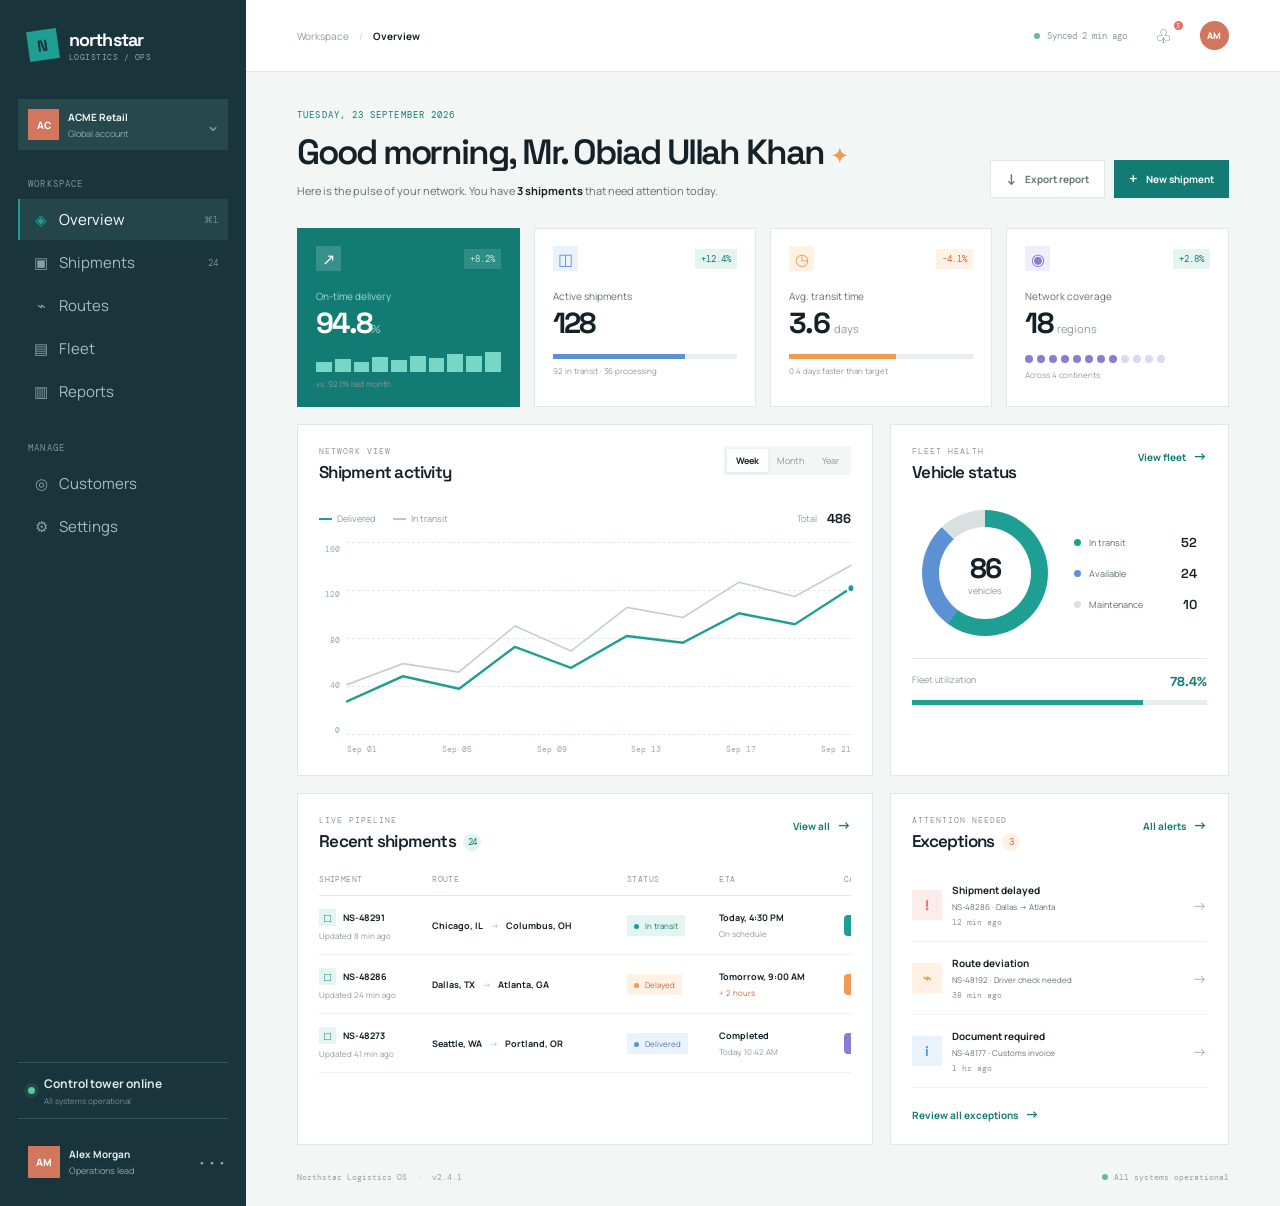
==== Lab-2/Custom-UI/index.html @ 0ac0077b "feat: Created a logistics company's operations dashboard" ====
<!DOCTYPE html>
<html lang="en">
<head>
  <meta charset="UTF-8">
  <meta name="viewport" content="width=device-width, initial-scale=1.0">
  <meta name="description" content="Northstar Logistics operations dashboard.">
  <title>Northstar Logistics | Operations</title>
  <link rel="preconnect" href="https://fonts.googleapis.com">
  <link rel="preconnect" href="https://fonts.gstatic.com" crossorigin>
  <link href="https://fonts.googleapis.com/css2?family=DM+Mono:wght@400;500&family=Manrope:wght@400;600;700;800&family=Space+Grotesk:wght@500;600;700&display=swap" rel="stylesheet">
  <link rel="stylesheet" href="style.css">
</head>
<body>
  <div class="app-shell">
    <aside class="sidebar">
      <a class="brand" href="#overview" aria-label="Northstar Logistics home">
        <span class="brand-icon">N</span>
        <span><strong>northstar</strong><small>logistics / ops</small></span>
      </a>

      <div class="workspace-switcher">
        <span class="workspace-avatar">AC</span>
        <span><strong>ACME Retail</strong><small>Global account</small></span>
        <span class="chevron">⌄</span>
      </div>

      <nav class="main-nav" aria-label="Main navigation">
        <p class="nav-label">Workspace</p>
        <a class="nav-link active" href="#overview"><span class="nav-icon">◈</span> Overview <b>⌘1</b></a>
        <a class="nav-link" href="#shipments"><span class="nav-icon">▣</span> Shipments <b>24</b></a>
        <a class="nav-link" href="#routes"><span class="nav-icon">⌁</span> Routes <b></b></a>
        <a class="nav-link" href="#fleet"><span class="nav-icon">▤</span> Fleet <b></b></a>
        <a class="nav-link" href="#reports"><span class="nav-icon">▥</span> Reports <b></b></a>
        <p class="nav-label secondary-label">Manage</p>
        <a class="nav-link" href="#customers"><span class="nav-icon">◎</span> Customers <b></b></a>
        <a class="nav-link" href="#settings"><span class="nav-icon">⚙</span> Settings <b></b></a>
      </nav>

      <div class="sidebar-footer">
        <div class="support-card"><span class="support-pulse"></span><div><strong>Control tower online</strong><small>All systems operational</small></div></div>
        <a class="profile-link" href="#profile"><span class="profile-avatar">AM</span><span><strong>Alex Morgan</strong><small>Operations lead</small></span><span class="more">•••</span></a>
      </div>
    </aside>

    <main class="main-content" id="overview">
      <header class="topbar">
        <div class="breadcrumbs"><span>Workspace</span><b>/</b><strong>Overview</strong></div>
        <div class="topbar-actions"><span class="sync-status"><i></i> Synced 2 min ago</span><button class="icon-button" aria-label="Notifications">♧<em>3</em></button><button class="profile-mini" aria-label="Open profile">AM</button></div>
      </header>

      <div class="content-wrap">
        <section class="welcome-row">
          <div><p class="section-kicker">TUESDAY, 23 SEPTEMBER 2026</p><h1>Good morning, Mr. Obiad Ullah Khan <span>✦</span></h1><p class="page-intro">Here is the pulse of your network. You have <strong>3 shipments</strong> that need attention today.</p></div>
          <div class="header-buttons"><a class="button secondary-button" href="#reports"><span>↓</span> Export report</a><a class="button primary-button" href="#new-shipment"><span>+</span> New shipment</a></div>
        </section>

        <section class="metric-grid" aria-label="Network summary">
          <article class="metric-card metric-highlight"><div class="metric-heading"><span class="metric-icon">↗</span><span class="metric-change positive">+8.2%</span></div><p>On-time delivery</p><strong>94.8<span>%</span></strong><div class="sparkline"><i></i><i></i><i></i><i></i><i></i><i></i><i></i><i></i><i></i><i></i></div><small>vs. 92.1% last month</small></article>
          <article class="metric-card"><div class="metric-heading"><span class="metric-icon blue-icon">◫</span><span class="metric-change positive">+12.4%</span></div><p>Active shipments</p><strong>128</strong><div class="metric-bar"><i style="width: 72%"></i></div><small>92 in transit · 36 processing</small></article>
          <article class="metric-card"><div class="metric-heading"><span class="metric-icon orange-icon">◷</span><span class="metric-change negative">-4.1%</span></div><p>Avg. transit time</p><strong>3.6 <span>days</span></strong><div class="metric-bar orange-bar"><i style="width: 58%"></i></div><small>0.4 days faster than target</small></article>
          <article class="metric-card"><div class="metric-heading"><span class="metric-icon purple-icon">◉</span><span class="metric-change positive">+2.8%</span></div><p>Network coverage</p><strong>18 <span>regions</span></strong><div class="region-dots"><i></i><i></i><i></i><i></i><i></i><i></i><i></i><i></i><i></i><i></i><i></i><i></i></div><small>Across 4 continents</small></article>
        </section>

        <section class="dashboard-grid">
          <article class="panel route-panel" id="routes">
            <div class="panel-heading"><div><p class="panel-kicker">NETWORK VIEW</p><h2>Shipment activity</h2></div><div class="segmented-control"><button class="selected">Week</button><button>Month</button><button>Year</button></div></div>
            <div class="chart-legend"><span><i class="legend-line teal-line"></i> Delivered</span><span><i class="legend-line gray-line"></i> In transit</span><span class="chart-total">Total <strong>486</strong></span></div>
            <div class="chart" aria-label="Shipment activity line chart"><div class="y-axis"><span>160</span><span>120</span><span>80</span><span>40</span><span>0</span></div><div class="chart-area"><div class="grid-lines"><i></i><i></i><i></i><i></i><i></i></div><svg viewBox="0 0 720 230" preserveAspectRatio="none" role="img" aria-label="Shipment activity trend"><polyline class="chart-line chart-line-muted" points="0,170 80,145 160,155 240,100 320,130 400,78 480,90 560,48 640,65 720,28"></polyline><polyline class="chart-line chart-line-main" points="0,190 80,160 160,175 240,125 320,150 400,112 480,120 560,85 640,98 720,55"></polyline><circle cx="720" cy="55" r="5" class="chart-point"></circle></svg><div class="x-axis"><span>Sep 01</span><span>Sep 05</span><span>Sep 09</span><span>Sep 13</span><span>Sep 17</span><span>Sep 21</span></div></div></div>
          </article>

          <article class="panel health-panel" id="fleet">
            <div class="panel-heading"><div><p class="panel-kicker">FLEET HEALTH</p><h2>Vehicle status</h2></div><a class="text-link" href="#fleet">View fleet <span>→</span></a></div>
            <div class="donut-wrap"><div class="donut"><div class="donut-center"><strong>86</strong><span>vehicles</span></div></div><div class="health-legend"><span><i class="dot green-dot"></i> In transit <strong>52</strong></span><span><i class="dot blue-dot"></i> Available <strong>24</strong></span><span><i class="dot gray-dot"></i> Maintenance <strong>10</strong></span></div></div>
            <div class="health-footer"><span>Fleet utilization</span><strong>78.4%</strong><div class="progress-track"><i></i></div></div>
          </article>
        </section>

        <section class="lower-grid">
          <article class="panel shipments-panel" id="shipments">
            <div class="panel-heading"><div><p class="panel-kicker">LIVE PIPELINE</p><h2>Recent shipments <span class="count-badge">24</span></h2></div><a class="text-link" href="#shipments">View all <span>→</span></a></div>
            <div class="table-scroll"><table><thead><tr><th>Shipment</th><th>Route</th><th>Status</th><th>ETA</th><th>Carrier</th><th></th></tr></thead><tbody><tr><td><span class="shipment-id"><i class="package-icon">□</i><strong>NS-48291</strong></span><small>Updated 8 min ago</small></td><td><strong>Chicago, IL</strong><span class="route-arrow">→</span><strong>Columbus, OH</strong></td><td><span class="status-pill in-transit"><i></i> In transit</span></td><td><strong>Today, 4:30 PM</strong><small>On schedule</small></td><td><span class="carrier-mark swift-mark">S</span> Swiftline</td><td><a class="row-menu" href="#shipment-menu">•••</a></td></tr><tr><td><span class="shipment-id"><i class="package-icon">□</i><strong>NS-48286</strong></span><small>Updated 24 min ago</small></td><td><strong>Dallas, TX</strong><span class="route-arrow">→</span><strong>Atlanta, GA</strong></td><td><span class="status-pill delayed"><i></i> Delayed</span></td><td><strong>Tomorrow, 9:00 AM</strong><small class="warning-text">+ 2 hours</small></td><td><span class="carrier-mark atlas-mark">A</span> Atlas Freight</td><td><a class="row-menu" href="#shipment-menu">•••</a></td></tr><tr><td><span class="shipment-id"><i class="package-icon">□</i><strong>NS-48273</strong></span><small>Updated 41 min ago</small></td><td><strong>Seattle, WA</strong><span class="route-arrow">→</span><strong>Portland, OR</strong></td><td><span class="status-pill delivered"><i></i> Delivered</span></td><td><strong>Completed</strong><small>Today, 10:42 AM</small></td><td><span class="carrier-mark north-mark">N</span> Northstar Fleet</td><td><a class="row-menu" href="#shipment-menu">•••</a></td></tr></tbody></table></div>
          </article>

          <aside class="panel alerts-panel">
            <div class="panel-heading"><div><p class="panel-kicker">ATTENTION NEEDED</p><h2>Exceptions <span class="alert-count">3</span></h2></div><a class="text-link" href="#alerts">All alerts <span>→</span></a></div>
            <div class="alert-list"><a class="alert-item" href="#alert-1"><span class="alert-symbol red-symbol">!</span><span><strong>Shipment delayed</strong><small>NS-48286 · Dallas → Atlanta</small><time>12 min ago</time></span><span class="alert-arrow">→</span></a><a class="alert-item" href="#alert-2"><span class="alert-symbol orange-symbol">⌁</span><span><strong>Route deviation</strong><small>NS-48192 · Driver check needed</small><time>38 min ago</time></span><span class="alert-arrow">→</span></a><a class="alert-item" href="#alert-3"><span class="alert-symbol blue-symbol">i</span><span><strong>Document required</strong><small>NS-48177 · Customs invoice</small><time>1 hr ago</time></span><span class="alert-arrow">→</span></a></div>
            <a class="alert-action" href="#alerts">Review all exceptions <span>→</span></a>
          </aside>
        </section>

        <footer class="page-footer"><span>Northstar Logistics OS <b>·</b> v2.4.1</span><span><i></i> All systems operational</span></footer>
      </div>
    </main>
  </div>
</body>
</html>
---- Lab-2/Custom-UI/style.css ----
/* Design tokens */
:root {
  --ink: #142127;
  --ink-soft: #5f7075;
  --muted: #8b9a9d;
  --line: #e0e8e7;
  --surface: #ffffff;
  --canvas: #f2f6f5;
  --sidebar: #19343a;
  --sidebar-soft: #27484c;
  --teal: #1f9f94;
  --teal-dark: #117b74;
  --teal-pale: #e4f5f1;
  --orange: #f09a54;
  --orange-pale: #fff1e3;
  --red: #e56f68;
  --red-pale: #feebeb;
  --blue: #5c91d4;
  --blue-pale: #eaf2fc;
  --purple: #8b7bd1;
  --font-body: "Manrope", "Segoe UI", sans-serif;
  --font-display: "Space Grotesk", "Segoe UI", sans-serif;
  --font-mono: "DM Mono", Consolas, monospace;
}

/* Base styles */
* {
  box-sizing: border-box;
}

html {
  scroll-behavior: smooth;
}

body {
  margin: 0;
  color: var(--ink);
  background: var(--canvas);
  font-family: var(--font-body);
}

a {
  color: inherit;
  text-decoration: none;
}

button {
  border: 0;
  font: inherit;
}

/* Main application shell */
.app-shell {
  display: grid;
  grid-template-columns: 246px minmax(0, 1fr);
  min-height: 100vh;
}

.sidebar {
  display: flex;
  flex-direction: column;
  min-height: 100vh;
  padding: 28px 18px 20px;
  color: #c7d8d8;
  background: var(--sidebar);
}

.brand {
  display: flex;
  align-items: center;
  gap: 11px;
  padding: 0 10px;
  color: #ffffff;
}

.brand-icon {
  display: grid;
  width: 30px;
  height: 30px;
  place-items: center;
  color: var(--sidebar);
  background: var(--teal);
  font: 700 16px var(--font-display);
  transform: rotate(-8deg);
}

.brand strong,
.brand small {
  display: block;
}

.brand strong {
  font: 700 18px var(--font-display);
  letter-spacing: -0.05em;
}

.brand small {
  margin-top: 1px;
  color: #8ca9a9;
  font: 8px var(--font-mono);
  letter-spacing: 0.06em;
  text-transform: uppercase;
}

.workspace-switcher {
  display: grid;
  grid-template-columns: 31px 1fr 12px;
  gap: 9px;
  align-items: center;
  margin: 37px 0 28px;
  padding: 10px;
  background: var(--sidebar-soft);
}

.workspace-avatar,
.profile-avatar,
.profile-mini {
  display: grid;
  place-items: center;
  color: #fff;
  background: #d2765d;
  font-size: 10px;
  font-weight: 800;
}

.workspace-avatar {
  width: 31px;
  height: 31px;
}

.workspace-switcher strong,
.workspace-switcher small,
.profile-link strong,
.profile-link small {
  display: block;
}

.workspace-switcher strong {
  color: #eef6f4;
  font-size: 10px;
}

.workspace-switcher small,
.profile-link small {
  margin-top: 3px;
  color: #91aaaa;
  font-size: 9px;
}

.chevron {
  color: #87a4a4;
  font-size: 17px;
}

/* Sidebar navigation */
.nav-label {
  margin: 0 10px 9px;
  color: #789696;
  font: 9px var(--font-mono);
  letter-spacing: 0.13em;
  text-transform: uppercase;
}

.secondary-label {
  margin-top: 30px;
}

.nav-link {
  display: grid;
  grid-template-columns: 22px 1fr auto;
  gap: 7px;
  align-items: center;
  margin: 2px 0;
  padding: 10px;
  color: #a4bcbc;
  border-left: 2px solid transparent;
  font-size: 15px;
  transition: 0.2s ease;
}

.nav-link:hover,
.nav-link.active {
  color: #ffffff;
  background: #24464b;
  border-left-color: var(--teal);
}

.nav-icon {
  color: #85a3a2;
  font-size: 15px;
  text-align: center;
}

.nav-link.active .nav-icon {
  color: var(--teal);
}

.nav-link b {
  color: #718f90;
  font: 9px var(--font-mono);
  font-weight: 400;
}

.sidebar-footer {
  margin-top: auto;
}

.support-card {
  display: flex;
  gap: 9px;
  align-items: center;
  margin-bottom: 19px;
  padding: 12px 10px;
  border-top: 1px solid #34575a;
  border-bottom: 1px solid #34575a;
}

.support-pulse {
  width: 7px;
  height: 7px;
  border-radius: 50%;
  background: #58ca9d;
  box-shadow: 0 0 0 4px rgba(88, 202, 157, 0.12);
}

.support-card strong,
.support-card small {
  display: block;
}

.support-card strong {
  color: #d9e7e5;
  font-size: 12px;
}

.support-card small {
  margin-top: 3px;
  color: #759395;
  font-size: 8px;
}

.profile-link {
  display: grid;
  grid-template-columns: 32px 1fr 20px;
  gap: 9px;
  align-items: center;
  padding: 8px 10px;
}

.profile-link:hover {
  background: var(--sidebar-soft);
}

.profile-avatar {
  width: 32px;
  height: 32px;
}

.profile-link strong {
  color: #e4eeec;
  font-size: 10px;
}

.more {
  color: #8ba7a6;
  font-size: 12px;
  letter-spacing: 2px;
}

/* Main content and top bar */
.main-content {
  min-width: 0;
}

.topbar {
  display: flex;
  align-items: center;
  justify-content: space-between;
  height: 72px;
  padding: 0 clamp(25px, 4vw, 58px);
  background: var(--surface);
  border-bottom: 1px solid var(--line);
}

.breadcrumbs {
  display: flex;
  gap: 10px;
  align-items: center;
  color: var(--muted);
  font-size: 10px;
}

.breadcrumbs b {
  color: #c3cecd;
  font-weight: 400;
}

.breadcrumbs strong {
  color: var(--ink);
  font-weight: 700;
}

.topbar-actions {
  display: flex;
  gap: 22px;
  align-items: center;
}

.sync-status {
  display: flex;
  gap: 7px;
  align-items: center;
  color: var(--muted);
  font: 9px var(--font-mono);
}

.sync-status i,
.page-footer i {
  width: 6px;
  height: 6px;
  border-radius: 50%;
  background: #63bb91;
}

.icon-button {
  position: relative;
  color: #708286;
  background: transparent;
  cursor: pointer;
  font-size: 19px;
}

.icon-button em {
  position: absolute;
  top: -3px;
  right: -7px;
  display: grid;
  width: 13px;
  height: 13px;
  place-items: center;
  color: #ffffff;
  background: var(--red);
  border: 2px solid #ffffff;
  border-radius: 50%;
  font: 7px var(--font-body);
  font-style: normal;
}

.profile-mini {
  width: 29px;
  height: 29px;
  border-radius: 50%;
  font-size: 9px;
}

.content-wrap {
  max-width: 1500px;
  margin: 0 auto;
  padding: 37px clamp(25px, 4vw, 58px) 24px;
}

/* Page introduction */
.welcome-row {
  display: flex;
  align-items: flex-end;
  justify-content: space-between;
  gap: 20px;
  margin-bottom: 30px;
}

.section-kicker,
.panel-kicker {
  margin: 0 0 9px;
  color: var(--teal-dark);
  font: 9px var(--font-mono);
  letter-spacing: 0.12em;
}

.welcome-row h1 {
  margin: 0;
  color: var(--ink);
  font: 600 clamp(25px, 3vw, 35px) var(--font-display);
  letter-spacing: -0.06em;
}

.welcome-row h1 span {
  color: var(--orange);
  font-size: 20px;
  vertical-align: middle;
}

.page-intro {
  margin: 9px 0 0;
  color: var(--ink-soft);
  font-size: 11px;
}

.page-intro strong {
  color: var(--ink);
}

.header-buttons {
  display: flex;
  gap: 9px;
}

.button {
  display: inline-flex;
  gap: 8px;
  align-items: center;
  padding: 11px 15px;
  font-size: 10px;
  font-weight: 700;
}

.button span {
  font-size: 15px;
  line-height: 0;
}

.primary-button {
  color: #ffffff;
  background: var(--teal-dark);
}

.primary-button:hover {
  background: #0c665f;
}

.secondary-button {
  color: #657477;
  background: var(--surface);
  border: 1px solid var(--line);
}

.secondary-button:hover {
  border-color: #a9bfbc;
}

/* Metric cards */
.metric-grid {
  display: grid;
  grid-template-columns: repeat(4, 1fr);
  gap: 14px;
  margin-bottom: 17px;
}

.metric-card {
  min-height: 159px;
  padding: 17px 18px;
  background: var(--surface);
  border: 1px solid var(--line);
}

.metric-highlight {
  color: #ffffff;
  background: var(--teal-dark);
  border-color: var(--teal-dark);
}

.metric-heading {
  display: flex;
  align-items: center;
  justify-content: space-between;
}

.metric-icon {
  display: grid;
  width: 25px;
  height: 25px;
  place-items: center;
  color: var(--teal-dark);
  background: var(--teal-pale);
  font-size: 16px;
}

.blue-icon {
  color: var(--blue);
  background: var(--blue-pale);
}

.orange-icon {
  color: var(--orange);
  background: var(--orange-pale);
}

.purple-icon {
  color: var(--purple);
  background: #f0edfd;
}

.metric-highlight .metric-icon {
  color: #ffffff;
  background: rgba(255, 255, 255, 0.16);
}

.metric-change {
  padding: 4px 6px;
  color: var(--teal-dark);
  background: var(--teal-pale);
  font: 9px var(--font-mono);
}

.metric-highlight .metric-change {
  color: #baf1dd;
  background: rgba(255, 255, 255, 0.13);
}

.metric-change.negative {
  color: #c66a42;
  background: var(--orange-pale);
}

.metric-card p {
  margin: 18px 0 1px;
  color: var(--ink-soft);
  font-size: 10px;
}

.metric-highlight p,
.metric-highlight small {
  color: #a5d5d1;
}

.metric-card > strong {
  display: block;
  color: var(--ink);
  font: 700 29px var(--font-display);
  letter-spacing: -0.06em;
}

.metric-highlight > strong {
  color: #ffffff;
}

.metric-card > strong span {
  color: var(--muted);
  font: 400 11px var(--font-body);
  letter-spacing: 0;
}

.metric-highlight > strong span {
  color: #a5d5d1;
}

.metric-card small {
  display: block;
  margin-top: 6px;
  color: var(--muted);
  font-size: 8px;
}

.sparkline {
  display: flex;
  align-items: end;
  gap: 3px;
  height: 20px;
  margin-top: 11px;
}

.sparkline i {
  flex: 1;
  min-width: 3px;
  height: 50%;
  background: #77d6c5;
}

.sparkline i:nth-child(2) { height: 65%; }
.sparkline i:nth-child(3) { height: 48%; }
.sparkline i:nth-child(4) { height: 76%; }
.sparkline i:nth-child(5) { height: 60%; }
.sparkline i:nth-child(6) { height: 80%; }
.sparkline i:nth-child(7) { height: 69%; }
.sparkline i:nth-child(8) { height: 90%; }
.sparkline i:nth-child(9) { height: 80%; }
.sparkline i:nth-child(10) { height: 100%; }

.metric-bar {
  height: 5px;
  margin-top: 13px;
  overflow: hidden;
  background: #e8efee;
}

.metric-bar i {
  display: block;
  height: 100%;
  background: var(--blue);
}

.orange-bar i {
  background: var(--orange);
}

.region-dots {
  display: flex;
  gap: 4px;
  margin-top: 14px;
}

.region-dots i {
  width: 8px;
  height: 8px;
  border-radius: 50%;
  background: #dbd7f4;
}

.region-dots i:nth-child(-n + 8) {
  background: var(--purple);
}

/* Shared panel styles */
.dashboard-grid,
.lower-grid {
  display: grid;
  gap: 17px;
}

.dashboard-grid {
  grid-template-columns: minmax(0, 1.7fr) minmax(300px, 1fr);
  margin-bottom: 17px;
}

.lower-grid {
  grid-template-columns: minmax(0, 1.7fr) minmax(300px, 1fr);
}

.panel {
  min-width: 0;
  padding: 21px;
  background: var(--surface);
  border: 1px solid var(--line);
}

.panel-heading {
  display: flex;
  align-items: flex-start;
  justify-content: space-between;
  gap: 15px;
}

.panel-kicker {
  margin-bottom: 5px;
  color: var(--muted);
  font-size: 8px;
}

.panel h2 {
  margin: 0;
  color: var(--ink);
  font: 600 17px var(--font-display);
  letter-spacing: -0.045em;
}

.text-link {
  color: var(--teal-dark);
  font-size: 10px;
  font-weight: 700;
  white-space: nowrap;
}

.text-link span,
.alert-action span {
  margin-left: 5px;
  font-size: 14px;
}

.text-link:hover,
.alert-action:hover {
  color: var(--accent);
}

/* Activity chart */
.segmented-control {
  display: flex;
  padding: 3px;
  background: #f2f6f5;
}

.segmented-control button {
  padding: 5px 9px;
  color: var(--muted);
  background: transparent;
  cursor: pointer;
  font-size: 9px;
}

.segmented-control button.selected {
  color: var(--ink);
  background: #ffffff;
  box-shadow: 0 1px 4px rgba(20, 33, 39, 0.08);
  font-weight: 700;
}

.chart-legend {
  display: flex;
  gap: 18px;
  align-items: center;
  margin-top: 27px;
  color: var(--muted);
  font-size: 9px;
}

.chart-legend span {
  display: flex;
  gap: 5px;
  align-items: center;
}

.legend-line {
  display: inline-block;
  width: 13px;
  height: 2px;
  background: var(--teal);
}

.gray-line {
  background: #b8c7c7;
}

.chart-total {
  margin-left: auto;
}

.chart-total strong {
  margin-left: 5px;
  color: var(--ink);
  font: 700 13px var(--font-display);
}

.chart {
  display: flex;
  height: 212px;
  margin-top: 15px;
}

.y-axis {
  display: flex;
  flex-direction: column;
  justify-content: space-between;
  width: 28px;
  padding: 2px 7px 19px 0;
  color: #9aa8a9;
  font: 8px var(--font-mono);
  text-align: right;
}

.chart-area {
  position: relative;
  flex: 1;
  min-width: 0;
  padding-bottom: 19px;
}

.grid-lines {
  position: absolute;
  inset: 0 0 19px;
  display: flex;
  flex-direction: column;
  justify-content: space-between;
}

.grid-lines i {
  display: block;
  border-top: 1px dashed #e2e9e8;
}

.chart svg {
  position: absolute;
  inset: 0 0 19px;
  width: 100%;
  height: calc(100% - 19px);
  overflow: visible;
}

.chart-line {
  fill: none;
  stroke-linecap: round;
  stroke-linejoin: round;
  stroke-width: 3;
}

.chart-line-main {
  stroke: var(--teal);
}

.chart-line-muted {
  stroke: #c3cecd;
  stroke-width: 2;
}

.chart-point {
  fill: var(--teal);
  stroke: #ffffff;
  stroke-width: 3;
}

.x-axis {
  position: absolute;
  right: 0;
  bottom: 0;
  left: 0;
  display: flex;
  justify-content: space-between;
  color: #9aa8a9;
  font: 8px var(--font-mono);
}

/* Fleet health */
.donut-wrap {
  display: flex;
  gap: 26px;
  align-items: center;
  padding: 27px 10px 22px;
}

.donut {
  display: grid;
  width: 126px;
  height: 126px;
  flex: 0 0 126px;
  place-items: center;
  background: conic-gradient(var(--teal) 0 60%, var(--blue) 60% 88%, #d9e0df 88% 100%);
  border-radius: 50%;
}

.donut::before {
  position: absolute;
  width: 92px;
  height: 92px;
  background: #ffffff;
  border-radius: 50%;
  content: "";
}

.donut-center {
  position: relative;
  z-index: 1;
  text-align: center;
}

.donut-center strong,
.donut-center span {
  display: block;
}

.donut-center strong {
  font: 700 28px var(--font-display);
  letter-spacing: -0.06em;
}

.donut-center span {
  margin-top: -2px;
  color: var(--muted);
  font-size: 9px;
}

.health-legend {
  display: grid;
  gap: 14px;
  width: 100%;
}

.health-legend span {
  display: grid;
  grid-template-columns: 9px 1fr auto;
  gap: 6px;
  align-items: center;
  color: var(--ink-soft);
  font-size: 9px;
}

.health-legend strong {
  color: var(--ink);
  font: 600 13px var(--font-display);
}

.dot {
  width: 7px;
  height: 7px;
  border-radius: 50%;
}

.green-dot { background: var(--teal); }
.blue-dot { background: var(--blue); }
.gray-dot { background: #d9e0df; }

.health-footer {
  display: grid;
  grid-template-columns: 1fr auto;
  gap: 8px;
  padding-top: 14px;
  color: var(--muted);
  border-top: 1px solid var(--line);
  font-size: 9px;
}

.health-footer strong {
  color: var(--teal-dark);
  font: 700 13px var(--font-display);
}

.progress-track {
  grid-column: 1 / -1;
  height: 5px;
  margin-top: 2px;
  overflow: hidden;
  background: #e6eeee;
}

.progress-track i {
  display: block;
  width: 78.4%;
  height: 100%;
  background: var(--teal);
}

/* Shipment table */
.count-badge,
.alert-count {
  display: inline-grid;
  width: 18px;
  height: 18px;
  margin-left: 4px;
  place-items: center;
  color: var(--teal-dark);
  background: var(--teal-pale);
  border-radius: 50%;
  font: 9px var(--font-mono);
  vertical-align: 2px;
}

.alert-count {
  color: #c76b43;
  background: var(--orange-pale);
}

.table-scroll {
  margin-top: 22px;
  overflow-x: auto;
}

table {
  width: 100%;
  min-width: 700px;
  border-collapse: collapse;
  text-align: left;
}

th {
  padding: 0 10px 11px 0;
  color: var(--muted);
  border-bottom: 1px solid var(--line);
  font: 8px var(--font-mono);
  letter-spacing: 0.05em;
  text-transform: uppercase;
}

td {
  padding: 13px 10px 13px 0;
  color: var(--ink-soft);
  border-bottom: 1px solid #edf1f0;
  font-size: 9px;
  white-space: nowrap;
}

td strong {
  color: var(--ink);
  font-weight: 700;
}

td small,
.shipment-id,
.status-pill {
  display: block;
}

td small {
  margin-top: 4px;
  color: var(--muted);
  font-size: 8px;
}

.shipment-id {
  display: flex;
  gap: 7px;
  align-items: center;
}

.package-icon {
  display: grid;
  width: 17px;
  height: 17px;
  place-items: center;
  color: var(--teal-dark);
  background: var(--teal-pale);
  font-size: 12px;
  font-style: normal;
}

.route-arrow {
  margin: 0 7px;
  color: #a7b6b5;
}

.status-pill {
  width: max-content;
  padding: 5px 7px;
  font-size: 8px;
}

.status-pill i {
  display: inline-block;
  width: 5px;
  height: 5px;
  margin-right: 4px;
  border-radius: 50%;
}

.in-transit {
  color: var(--teal-dark);
  background: var(--teal-pale);
}

.in-transit i { background: var(--teal); }

.delayed {
  color: #c66942;
  background: var(--orange-pale);
}

.delayed i { background: var(--orange); }

.delivered {
  color: #587b9c;
  background: var(--blue-pale);
}

.delivered i { background: var(--blue); }

.warning-text {
  color: #c66942 !important;
}

.carrier-mark {
  display: inline-grid;
  width: 21px;
  height: 21px;
  margin-right: 5px;
  place-items: center;
  color: #ffffff;
  border-radius: 4px;
  font-size: 10px;
  font-weight: 800;
  vertical-align: middle;
}

.swift-mark { background: var(--teal); }
.atlas-mark { background: var(--orange); }
.north-mark { background: var(--purple); }

.row-menu {
  color: var(--muted);
  letter-spacing: 2px;
}

/* Exceptions panel */
.alert-list {
  margin-top: 17px;
}

.alert-item {
  display: grid;
  grid-template-columns: 30px 1fr 15px;
  gap: 10px;
  align-items: center;
  padding: 14px 0;
  border-bottom: 1px solid #edf1f0;
}

.alert-item:hover strong {
  color: var(--teal-dark);
}

.alert-symbol {
  display: grid;
  width: 30px;
  height: 30px;
  place-items: center;
  font: 700 14px var(--font-display);
}

.red-symbol { color: var(--red); background: var(--red-pale); }
.orange-symbol { color: var(--orange); background: var(--orange-pale); }
.blue-symbol { color: var(--blue); background: var(--blue-pale); }

.alert-item strong,
.alert-item small,
.alert-item time {
  display: block;
}

.alert-item strong {
  color: var(--ink);
  font-size: 10px;
}

.alert-item small {
  margin-top: 4px;
  color: var(--ink-soft);
  font-size: 8px;
}

.alert-item time {
  margin-top: 5px;
  color: var(--muted);
  font: 8px var(--font-mono);
}

.alert-arrow {
  color: #a5b5b4;
  font-size: 15px;
}

.alert-action {
  display: block;
  margin-top: 16px;
  color: var(--teal-dark);
  font-size: 10px;
  font-weight: 700;
}

/* Footer */
.page-footer {
  display: flex;
  justify-content: space-between;
  margin-top: 27px;
  color: #94a2a2;
  font: 8px var(--font-mono);
}

.page-footer b {
  margin: 0 5px;
  color: #bdc9c8;
}

.page-footer span:last-child {
  display: flex;
  gap: 6px;
  align-items: center;
}

/* Tablet layout */
@media (max-width: 1100px) {
  .app-shell {
    grid-template-columns: 210px minmax(0, 1fr);
  }

  .metric-grid {
    grid-template-columns: repeat(2, 1fr);
  }

  .dashboard-grid,
  .lower-grid {
    grid-template-columns: 1fr;
  }
}

/* Mobile layout */
@media (max-width: 700px) {
  .app-shell {
    display: block;
  }

  .sidebar {
    min-height: auto;
    padding: 18px 20px;
  }

  .workspace-switcher,
  .main-nav,
  .sidebar-footer {
    display: none;
  }

  .topbar {
    height: 58px;
    padding: 0 20px;
  }

  .sync-status {
    display: none;
  }

  .content-wrap {
    padding: 27px 20px 20px;
  }

  .welcome-row {
    display: block;
  }

  .header-buttons {
    margin-top: 20px;
  }

  .metric-grid {
    grid-template-columns: 1fr 1fr;
  }

  .metric-card {
    min-height: 145px;
    padding: 14px;
  }

  .metric-card > strong {
    font-size: 25px;
  }

  .panel {
    padding: 16px;
  }

  .donut-wrap {
    gap: 16px;
    padding-right: 0;
    padding-left: 0;
  }

  .donut {
    width: 105px;
    height: 105px;
    flex-basis: 105px;
  }

  .donut::before {
    width: 77px;
    height: 77px;
  }

  .page-footer {
    display: block;
    line-height: 2;
  }

  .page-footer span:last-child {
    margin-top: 5px;
  }
}

@media (max-width: 430px) {
  .topbar-actions {
    gap: 12px;
  }

  .breadcrumbs span,
  .breadcrumbs b {
    display: none;
  }

  .header-buttons {
    display: grid;
    grid-template-columns: 1fr 1fr;
  }

  .button {
    justify-content: center;
    padding: 10px 8px;
    font-size: 9px;
  }

  .metric-grid {
    gap: 8px;
  }

  .metric-card p {
    margin-top: 13px;
  }

  .metric-card > strong {
    font-size: 22px;
  }

  .metric-card > strong span {
    font-size: 9px;
  }

  .segmented-control button {
    padding: 5px 6px;
  }

  .donut-wrap {
    flex-direction: column;
    align-items: flex-start;
  }

  .health-legend {
    width: 100%;
  }
}
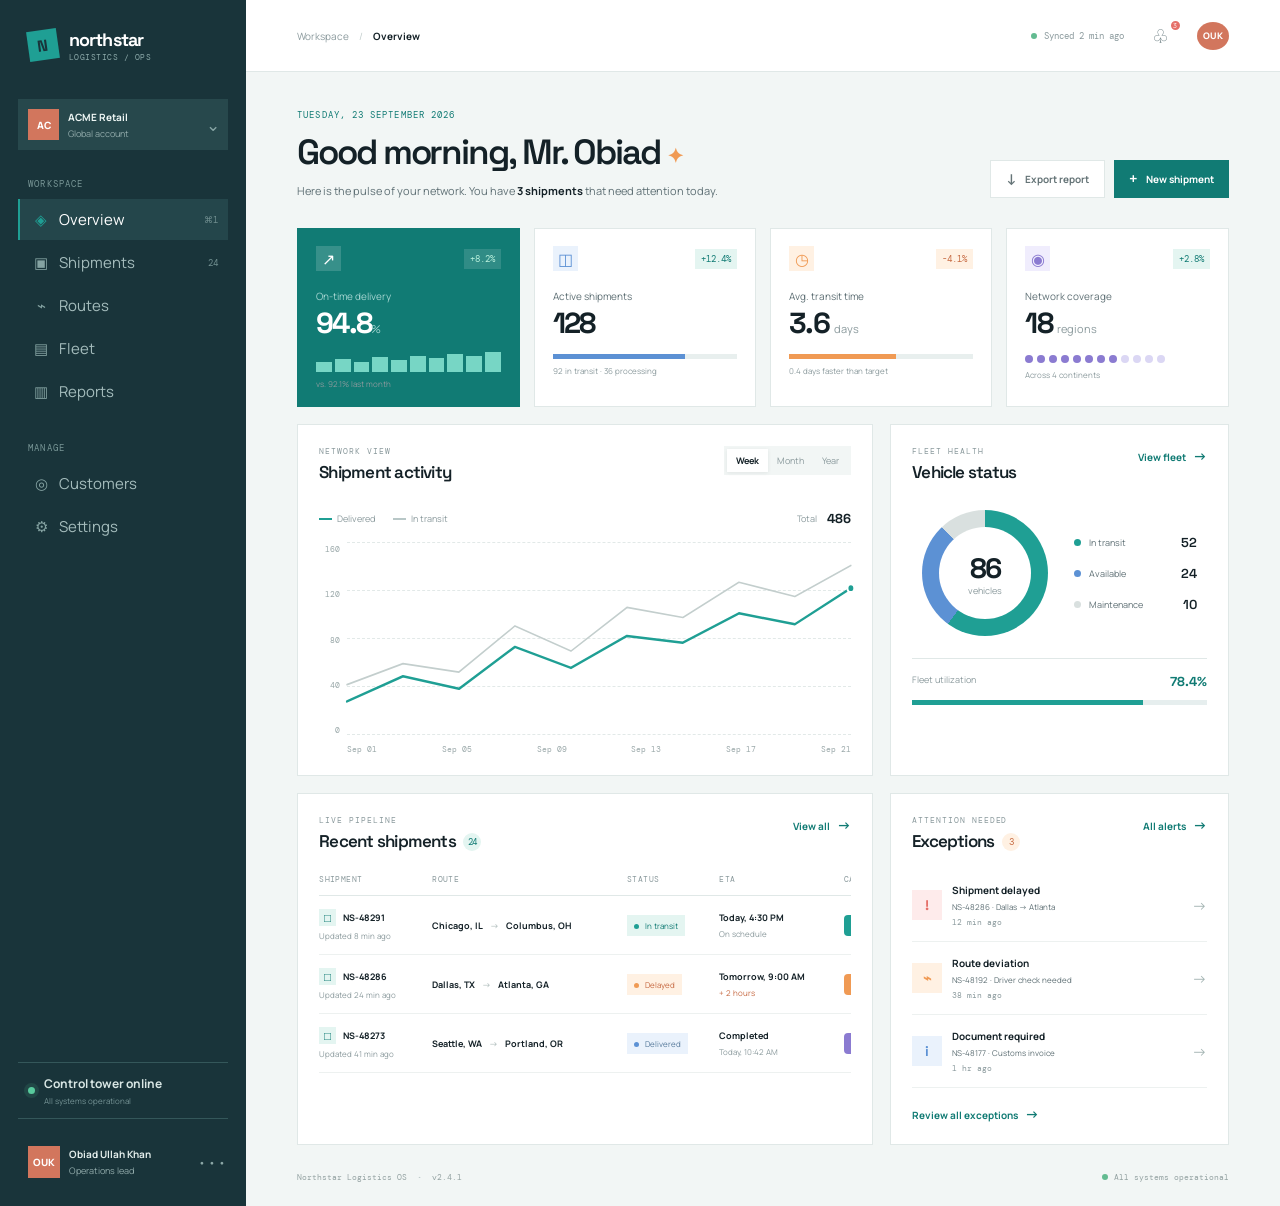
==== commit 2912e215: "hotfix" ====
--- a/Lab-2/Custom-UI/index.html
+++ b/Lab-2/Custom-UI/index.html
@@ -38,19 +38,19 @@
 
       <div class="sidebar-footer">
         <div class="support-card"><span class="support-pulse"></span><div><strong>Control tower online</strong><small>All systems operational</small></div></div>
-        <a class="profile-link" href="#profile"><span class="profile-avatar">AM</span><span><strong>Alex Morgan</strong><small>Operations lead</small></span><span class="more">•••</span></a>
+        <a class="profile-link" href="#profile"><span class="profile-avatar">OUK</span><span><strong>Obiad Ullah Khan</strong><small>Operations lead</small></span><span class="more">•••</span></a>
       </div>
     </aside>
 
     <main class="main-content" id="overview">
       <header class="topbar">
         <div class="breadcrumbs"><span>Workspace</span><b>/</b><strong>Overview</strong></div>
-        <div class="topbar-actions"><span class="sync-status"><i></i> Synced 2 min ago</span><button class="icon-button" aria-label="Notifications">♧<em>3</em></button><button class="profile-mini" aria-label="Open profile">AM</button></div>
+        <div class="topbar-actions"><span class="sync-status"><i></i> Synced 2 min ago</span><button class="icon-button" aria-label="Notifications">♧<em>3</em></button><button class="profile-mini" aria-label="Open profile">OUK</button></div>
       </header>
 
       <div class="content-wrap">
         <section class="welcome-row">
-          <div><p class="section-kicker">TUESDAY, 23 SEPTEMBER 2026</p><h1>Good morning, Mr. Obiad Ullah Khan <span>✦</span></h1><p class="page-intro">Here is the pulse of your network. You have <strong>3 shipments</strong> that need attention today.</p></div>
+          <div><p class="section-kicker">TUESDAY, 23 SEPTEMBER 2026</p><h1>Good morning, Mr. Obiad <span>✦</span></h1><p class="page-intro">Here is the pulse of your network. You have <strong>3 shipments</strong> that need attention today.</p></div>
           <div class="header-buttons"><a class="button secondary-button" href="#reports"><span>↓</span> Export report</a><a class="button primary-button" href="#new-shipment"><span>+</span> New shipment</a></div>
         </section>
 
--- a/Lab-2/Custom-UI/style.css
+++ b/Lab-2/Custom-UI/style.css
@@ -347,8 +347,8 @@
 }
 
 .profile-mini {
-  width: 29px;
-  height: 29px;
+  width: 32px;
+  height: 28px;
   border-radius: 50%;
   font-size: 9px;
 }
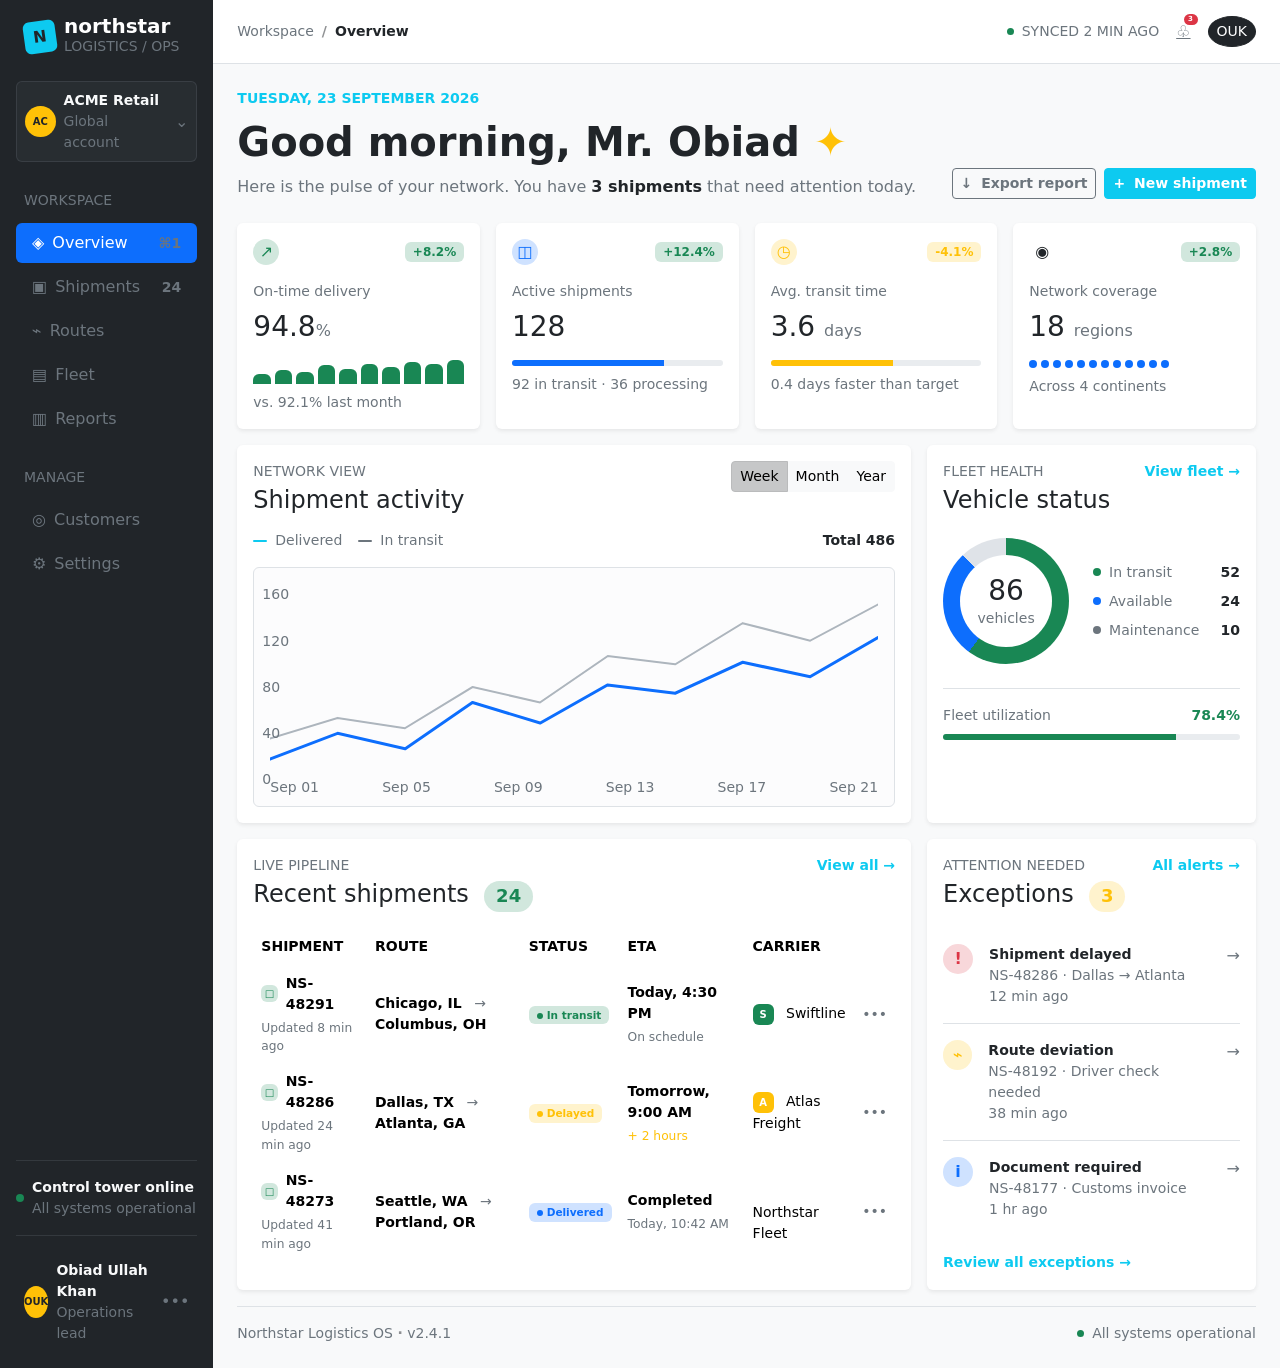
==== commit e3e9c638: "feat: Custom CSS to Bootstrap CSS" ====
--- a/Lab-2/Custom-UI/index.html
+++ b/Lab-2/Custom-UI/index.html
@@ -5,92 +5,358 @@
   <meta name="viewport" content="width=device-width, initial-scale=1.0">
   <meta name="description" content="Northstar Logistics operations dashboard.">
   <title>Northstar Logistics | Operations</title>
-  <link rel="preconnect" href="https://fonts.googleapis.com">
-  <link rel="preconnect" href="https://fonts.gstatic.com" crossorigin>
-  <link href="https://fonts.googleapis.com/css2?family=DM+Mono:wght@400;500&family=Manrope:wght@400;600;700;800&family=Space+Grotesk:wght@500;600;700&display=swap" rel="stylesheet">
-  <link rel="stylesheet" href="style.css">
+  <link href="https://cdn.jsdelivr.net/npm/bootstrap@5.3.3/dist/css/bootstrap.min.css" rel="stylesheet">
 </head>
-<body>
-  <div class="app-shell">
-    <aside class="sidebar">
-      <a class="brand" href="#overview" aria-label="Northstar Logistics home">
-        <span class="brand-icon">N</span>
-        <span><strong>northstar</strong><small>logistics / ops</small></span>
-      </a>
-
-      <div class="workspace-switcher">
-        <span class="workspace-avatar">AC</span>
-        <span><strong>ACME Retail</strong><small>Global account</small></span>
-        <span class="chevron">⌄</span>
-      </div>
-
-      <nav class="main-nav" aria-label="Main navigation">
-        <p class="nav-label">Workspace</p>
-        <a class="nav-link active" href="#overview"><span class="nav-icon">◈</span> Overview <b>⌘1</b></a>
-        <a class="nav-link" href="#shipments"><span class="nav-icon">▣</span> Shipments <b>24</b></a>
-        <a class="nav-link" href="#routes"><span class="nav-icon">⌁</span> Routes <b></b></a>
-        <a class="nav-link" href="#fleet"><span class="nav-icon">▤</span> Fleet <b></b></a>
-        <a class="nav-link" href="#reports"><span class="nav-icon">▥</span> Reports <b></b></a>
-        <p class="nav-label secondary-label">Manage</p>
-        <a class="nav-link" href="#customers"><span class="nav-icon">◎</span> Customers <b></b></a>
-        <a class="nav-link" href="#settings"><span class="nav-icon">⚙</span> Settings <b></b></a>
-      </nav>
-
-      <div class="sidebar-footer">
-        <div class="support-card"><span class="support-pulse"></span><div><strong>Control tower online</strong><small>All systems operational</small></div></div>
-        <a class="profile-link" href="#profile"><span class="profile-avatar">OUK</span><span><strong>Obiad Ullah Khan</strong><small>Operations lead</small></span><span class="more">•••</span></a>
-      </div>
-    </aside>
-
-    <main class="main-content" id="overview">
-      <header class="topbar">
-        <div class="breadcrumbs"><span>Workspace</span><b>/</b><strong>Overview</strong></div>
-        <div class="topbar-actions"><span class="sync-status"><i></i> Synced 2 min ago</span><button class="icon-button" aria-label="Notifications">♧<em>3</em></button><button class="profile-mini" aria-label="Open profile">OUK</button></div>
-      </header>
-
-      <div class="content-wrap">
-        <section class="welcome-row">
-          <div><p class="section-kicker">TUESDAY, 23 SEPTEMBER 2026</p><h1>Good morning, Mr. Obiad <span>✦</span></h1><p class="page-intro">Here is the pulse of your network. You have <strong>3 shipments</strong> that need attention today.</p></div>
-          <div class="header-buttons"><a class="button secondary-button" href="#reports"><span>↓</span> Export report</a><a class="button primary-button" href="#new-shipment"><span>+</span> New shipment</a></div>
-        </section>
-
-        <section class="metric-grid" aria-label="Network summary">
-          <article class="metric-card metric-highlight"><div class="metric-heading"><span class="metric-icon">↗</span><span class="metric-change positive">+8.2%</span></div><p>On-time delivery</p><strong>94.8<span>%</span></strong><div class="sparkline"><i></i><i></i><i></i><i></i><i></i><i></i><i></i><i></i><i></i><i></i></div><small>vs. 92.1% last month</small></article>
-          <article class="metric-card"><div class="metric-heading"><span class="metric-icon blue-icon">◫</span><span class="metric-change positive">+12.4%</span></div><p>Active shipments</p><strong>128</strong><div class="metric-bar"><i style="width: 72%"></i></div><small>92 in transit · 36 processing</small></article>
-          <article class="metric-card"><div class="metric-heading"><span class="metric-icon orange-icon">◷</span><span class="metric-change negative">-4.1%</span></div><p>Avg. transit time</p><strong>3.6 <span>days</span></strong><div class="metric-bar orange-bar"><i style="width: 58%"></i></div><small>0.4 days faster than target</small></article>
-          <article class="metric-card"><div class="metric-heading"><span class="metric-icon purple-icon">◉</span><span class="metric-change positive">+2.8%</span></div><p>Network coverage</p><strong>18 <span>regions</span></strong><div class="region-dots"><i></i><i></i><i></i><i></i><i></i><i></i><i></i><i></i><i></i><i></i><i></i><i></i></div><small>Across 4 continents</small></article>
-        </section>
-
-        <section class="dashboard-grid">
-          <article class="panel route-panel" id="routes">
-            <div class="panel-heading"><div><p class="panel-kicker">NETWORK VIEW</p><h2>Shipment activity</h2></div><div class="segmented-control"><button class="selected">Week</button><button>Month</button><button>Year</button></div></div>
-            <div class="chart-legend"><span><i class="legend-line teal-line"></i> Delivered</span><span><i class="legend-line gray-line"></i> In transit</span><span class="chart-total">Total <strong>486</strong></span></div>
-            <div class="chart" aria-label="Shipment activity line chart"><div class="y-axis"><span>160</span><span>120</span><span>80</span><span>40</span><span>0</span></div><div class="chart-area"><div class="grid-lines"><i></i><i></i><i></i><i></i><i></i></div><svg viewBox="0 0 720 230" preserveAspectRatio="none" role="img" aria-label="Shipment activity trend"><polyline class="chart-line chart-line-muted" points="0,170 80,145 160,155 240,100 320,130 400,78 480,90 560,48 640,65 720,28"></polyline><polyline class="chart-line chart-line-main" points="0,190 80,160 160,175 240,125 320,150 400,112 480,120 560,85 640,98 720,55"></polyline><circle cx="720" cy="55" r="5" class="chart-point"></circle></svg><div class="x-axis"><span>Sep 01</span><span>Sep 05</span><span>Sep 09</span><span>Sep 13</span><span>Sep 17</span><span>Sep 21</span></div></div></div>
-          </article>
-
-          <article class="panel health-panel" id="fleet">
-            <div class="panel-heading"><div><p class="panel-kicker">FLEET HEALTH</p><h2>Vehicle status</h2></div><a class="text-link" href="#fleet">View fleet <span>→</span></a></div>
-            <div class="donut-wrap"><div class="donut"><div class="donut-center"><strong>86</strong><span>vehicles</span></div></div><div class="health-legend"><span><i class="dot green-dot"></i> In transit <strong>52</strong></span><span><i class="dot blue-dot"></i> Available <strong>24</strong></span><span><i class="dot gray-dot"></i> Maintenance <strong>10</strong></span></div></div>
-            <div class="health-footer"><span>Fleet utilization</span><strong>78.4%</strong><div class="progress-track"><i></i></div></div>
-          </article>
-        </section>
-
-        <section class="lower-grid">
-          <article class="panel shipments-panel" id="shipments">
-            <div class="panel-heading"><div><p class="panel-kicker">LIVE PIPELINE</p><h2>Recent shipments <span class="count-badge">24</span></h2></div><a class="text-link" href="#shipments">View all <span>→</span></a></div>
-            <div class="table-scroll"><table><thead><tr><th>Shipment</th><th>Route</th><th>Status</th><th>ETA</th><th>Carrier</th><th></th></tr></thead><tbody><tr><td><span class="shipment-id"><i class="package-icon">□</i><strong>NS-48291</strong></span><small>Updated 8 min ago</small></td><td><strong>Chicago, IL</strong><span class="route-arrow">→</span><strong>Columbus, OH</strong></td><td><span class="status-pill in-transit"><i></i> In transit</span></td><td><strong>Today, 4:30 PM</strong><small>On schedule</small></td><td><span class="carrier-mark swift-mark">S</span> Swiftline</td><td><a class="row-menu" href="#shipment-menu">•••</a></td></tr><tr><td><span class="shipment-id"><i class="package-icon">□</i><strong>NS-48286</strong></span><small>Updated 24 min ago</small></td><td><strong>Dallas, TX</strong><span class="route-arrow">→</span><strong>Atlanta, GA</strong></td><td><span class="status-pill delayed"><i></i> Delayed</span></td><td><strong>Tomorrow, 9:00 AM</strong><small class="warning-text">+ 2 hours</small></td><td><span class="carrier-mark atlas-mark">A</span> Atlas Freight</td><td><a class="row-menu" href="#shipment-menu">•••</a></td></tr><tr><td><span class="shipment-id"><i class="package-icon">□</i><strong>NS-48273</strong></span><small>Updated 41 min ago</small></td><td><strong>Seattle, WA</strong><span class="route-arrow">→</span><strong>Portland, OR</strong></td><td><span class="status-pill delivered"><i></i> Delivered</span></td><td><strong>Completed</strong><small>Today, 10:42 AM</small></td><td><span class="carrier-mark north-mark">N</span> Northstar Fleet</td><td><a class="row-menu" href="#shipment-menu">•••</a></td></tr></tbody></table></div>
-          </article>
-
-          <aside class="panel alerts-panel">
-            <div class="panel-heading"><div><p class="panel-kicker">ATTENTION NEEDED</p><h2>Exceptions <span class="alert-count">3</span></h2></div><a class="text-link" href="#alerts">All alerts <span>→</span></a></div>
-            <div class="alert-list"><a class="alert-item" href="#alert-1"><span class="alert-symbol red-symbol">!</span><span><strong>Shipment delayed</strong><small>NS-48286 · Dallas → Atlanta</small><time>12 min ago</time></span><span class="alert-arrow">→</span></a><a class="alert-item" href="#alert-2"><span class="alert-symbol orange-symbol">⌁</span><span><strong>Route deviation</strong><small>NS-48192 · Driver check needed</small><time>38 min ago</time></span><span class="alert-arrow">→</span></a><a class="alert-item" href="#alert-3"><span class="alert-symbol blue-symbol">i</span><span><strong>Document required</strong><small>NS-48177 · Customs invoice</small><time>1 hr ago</time></span><span class="alert-arrow">→</span></a></div>
-            <a class="alert-action" href="#alerts">Review all exceptions <span>→</span></a>
-          </aside>
-        </section>
-
-        <footer class="page-footer"><span>Northstar Logistics OS <b>·</b> v2.4.1</span><span><i></i> All systems operational</span></footer>
-      </div>
-    </main>
+<body class="bg-body-tertiary text-dark">
+  <div class="container-fluid p-0">
+    <div class="row g-0 min-vh-100">
+      <aside class="col-lg-3 col-xl-2 bg-dark text-light p-3 d-flex flex-column">
+        <a class="d-flex align-items-center gap-2 text-decoration-none text-white mb-4 px-2" href="#overview" aria-label="Northstar Logistics home">
+          <span class="d-inline-flex align-items-center justify-content-center rounded-2 bg-info text-dark fw-bold" style="width: 32px; height: 32px; transform: rotate(-8deg);">N</span>
+          <span>
+            <strong class="d-block fs-5 fw-bold lh-1">northstar</strong>
+            <small class="d-block text-secondary text-uppercase">logistics / ops</small>
+          </span>
+        </a>
+
+        <div class="d-flex align-items-center gap-2 bg-secondary bg-opacity-10 border border-secondary border-opacity-25 rounded p-2 mb-4">
+          <span class="d-inline-flex align-items-center justify-content-center bg-warning text-dark rounded-circle fw-bold" style="width: 31px; height: 31px; font-size: 10px;">AC</span>
+          <span class="flex-grow-1">
+            <strong class="d-block small">ACME Retail</strong>
+            <small class="d-block text-secondary">Global account</small>
+          </span>
+          <span class="text-secondary">⌄</span>
+        </div>
+
+        <nav class="nav nav-pills flex-column gap-1" aria-label="Main navigation">
+          <p class="text-uppercase small text-secondary px-2 mb-2 mt-1">Workspace</p>
+          <a class="nav-link active rounded-2 text-white d-flex align-items-center justify-content-between" href="#overview"><span class="d-inline-flex align-items-center gap-2"><span>◈</span> Overview</span><b class="text-secondary small">⌘1</b></a>
+          <a class="nav-link text-secondary rounded-2 d-flex align-items-center justify-content-between" href="#shipments"><span class="d-inline-flex align-items-center gap-2"><span>▣</span> Shipments</span><b class="text-secondary small">24</b></a>
+          <a class="nav-link text-secondary rounded-2 d-flex align-items-center justify-content-between" href="#routes"><span class="d-inline-flex align-items-center gap-2"><span>⌁</span> Routes</span></a>
+          <a class="nav-link text-secondary rounded-2 d-flex align-items-center justify-content-between" href="#fleet"><span class="d-inline-flex align-items-center gap-2"><span>▤</span> Fleet</span></a>
+          <a class="nav-link text-secondary rounded-2 d-flex align-items-center justify-content-between" href="#reports"><span class="d-inline-flex align-items-center gap-2"><span>▥</span> Reports</span></a>
+          <p class="text-uppercase small text-secondary px-2 mb-2 mt-4">Manage</p>
+          <a class="nav-link text-secondary rounded-2 d-flex align-items-center justify-content-between" href="#customers"><span class="d-inline-flex align-items-center gap-2"><span>◎</span> Customers</span></a>
+          <a class="nav-link text-secondary rounded-2 d-flex align-items-center justify-content-between" href="#settings"><span class="d-inline-flex align-items-center gap-2"><span>⚙</span> Settings</span></a>
+        </nav>
+
+        <div class="mt-auto pt-4">
+          <div class="d-flex align-items-center gap-2 border-top border-bottom border-secondary border-opacity-25 py-3 mb-3 text-light">
+            <span class="d-inline-block rounded-circle bg-success" style="width: 8px; height: 8px;"></span>
+            <div>
+              <strong class="d-block small">Control tower online</strong>
+              <small class="d-block text-secondary">All systems operational</small>
+            </div>
+          </div>
+
+          <a class="d-flex align-items-center gap-2 text-decoration-none text-light rounded-2 p-2" href="#profile">
+            <span class="d-inline-flex align-items-center justify-content-center bg-warning text-dark rounded-circle fw-bold" style="width: 32px; height: 32px; font-size: 10px;">OUK</span>
+            <span class="flex-grow-1">
+              <strong class="d-block small">Obiad Ullah Khan</strong>
+              <small class="d-block text-secondary">Operations lead</small>
+            </span>
+            <span class="text-secondary">•••</span>
+          </a>
+        </div>
+      </aside>
+
+      <main class="col-lg-9 col-xl-10 bg-body-tertiary" id="overview">
+        <header class="d-flex align-items-center justify-content-between bg-white border-bottom px-4 py-3">
+          <div class="d-flex align-items-center gap-2 small text-secondary">
+            <span>Workspace</span>
+            <b class="text-body-tertiary">/</b>
+            <strong class="text-dark">Overview</strong>
+          </div>
+          <div class="d-flex align-items-center gap-3">
+            <span class="d-inline-flex align-items-center gap-2 small text-secondary text-uppercase">
+              <span class="d-inline-block rounded-circle bg-success" style="width: 7px; height: 7px;"></span>
+              Synced 2 min ago
+            </span>
+            <button class="btn btn-link text-secondary p-0 position-relative" aria-label="Notifications">♧<span class="position-absolute top-0 start-100 translate-middle badge rounded-pill bg-danger" style="font-size: 7px;">3</span></button>
+            <button class="btn btn-dark btn-sm rounded-circle px-2 py-1" aria-label="Open profile">OUK</button>
+          </div>
+        </header>
+
+        <div class="px-3 px-lg-4 py-4">
+          <section class="d-flex flex-column flex-lg-row justify-content-between align-items-lg-end gap-3 mb-4">
+            <div>
+              <p class="text-uppercase small fw-semibold text-info mb-2">Tuesday, 23 September 2026</p>
+              <h1 class="display-6 fw-semibold lh-sm mb-2">Good morning, Mr. Obiad <span class="text-warning">✦</span></h1>
+              <p class="text-secondary mb-0">Here is the pulse of your network. You have <strong class="text-dark">3 shipments</strong> that need attention today.</p>
+            </div>
+            <div class="d-flex flex-wrap gap-2">
+              <a class="btn btn-outline-secondary btn-sm fw-semibold" href="#reports"><span class="me-1">↓</span> Export report</a>
+              <a class="btn btn-info text-white btn-sm fw-semibold" href="#new-shipment"><span class="me-1">+</span> New shipment</a>
+            </div>
+          </section>
+
+          <section class="row g-3 mb-3" aria-label="Network summary">
+            <article class="col-xl-3 col-md-6">
+              <div class="card h-100 border-0 shadow-sm">
+                <div class="card-body">
+                  <div class="d-flex justify-content-between align-items-center mb-3">
+                    <span class="d-inline-flex align-items-center justify-content-center bg-success-subtle text-success rounded-circle" style="width: 26px; height: 26px;">↗</span>
+                    <span class="badge bg-success-subtle text-success">+8.2%</span>
+                  </div>
+                  <p class="text-secondary small mb-2">On-time delivery</p>
+                  <h2 class="h3 mb-2">94.8<span class="fs-6 text-secondary">%</span></h2>
+                  <div class="d-flex align-items-end gap-1 mt-3" style="height: 24px;">
+                    <span class="flex-fill bg-success rounded-top" style="height: 42%;"></span>
+                    <span class="flex-fill bg-success rounded-top" style="height: 58%;"></span>
+                    <span class="flex-fill bg-success rounded-top" style="height: 48%;"></span>
+                    <span class="flex-fill bg-success rounded-top" style="height: 76%;"></span>
+                    <span class="flex-fill bg-success rounded-top" style="height: 62%;"></span>
+                    <span class="flex-fill bg-success rounded-top" style="height: 82%;"></span>
+                    <span class="flex-fill bg-success rounded-top" style="height: 70%;"></span>
+                    <span class="flex-fill bg-success rounded-top" style="height: 92%;"></span>
+                    <span class="flex-fill bg-success rounded-top" style="height: 82%;"></span>
+                    <span class="flex-fill bg-success rounded-top" style="height: 100%;"></span>
+                  </div>
+                  <small class="text-secondary d-block mt-2">vs. 92.1% last month</small>
+                </div>
+              </div>
+            </article>
+
+            <article class="col-xl-3 col-md-6">
+              <div class="card h-100 border-0 shadow-sm">
+                <div class="card-body">
+                  <div class="d-flex justify-content-between align-items-center mb-3">
+                    <span class="d-inline-flex align-items-center justify-content-center bg-primary-subtle text-primary rounded-circle" style="width: 26px; height: 26px;">◫</span>
+                    <span class="badge bg-success-subtle text-success">+12.4%</span>
+                  </div>
+                  <p class="text-secondary small mb-2">Active shipments</p>
+                  <h2 class="h3 mb-2">128</h2>
+                  <div class="progress mt-3" style="height: 6px;">
+                    <div class="progress-bar bg-primary" role="progressbar" style="width: 72%"></div>
+                  </div>
+                  <small class="text-secondary d-block mt-2">92 in transit · 36 processing</small>
+                </div>
+              </div>
+            </article>
+
+            <article class="col-xl-3 col-md-6">
+              <div class="card h-100 border-0 shadow-sm">
+                <div class="card-body">
+                  <div class="d-flex justify-content-between align-items-center mb-3">
+                    <span class="d-inline-flex align-items-center justify-content-center bg-warning-subtle text-warning rounded-circle" style="width: 26px; height: 26px;">◷</span>
+                    <span class="badge bg-warning-subtle text-warning">-4.1%</span>
+                  </div>
+                  <p class="text-secondary small mb-2">Avg. transit time</p>
+                  <h2 class="h3 mb-2">3.6 <span class="fs-6 text-secondary">days</span></h2>
+                  <div class="progress mt-3" style="height: 6px;">
+                    <div class="progress-bar bg-warning" role="progressbar" style="width: 58%"></div>
+                  </div>
+                  <small class="text-secondary d-block mt-2">0.4 days faster than target</small>
+                </div>
+              </div>
+            </article>
+
+            <article class="col-xl-3 col-md-6">
+              <div class="card h-100 border-0 shadow-sm">
+                <div class="card-body">
+                  <div class="d-flex justify-content-between align-items-center mb-3">
+                    <span class="d-inline-flex align-items-center justify-content-center bg-purple-subtle text-purple rounded-circle" style="width: 26px; height: 26px;">◉</span>
+                    <span class="badge bg-success-subtle text-success">+2.8%</span>
+                  </div>
+                  <p class="text-secondary small mb-2">Network coverage</p>
+                  <h2 class="h3 mb-2">18 <span class="fs-6 text-secondary">regions</span></h2>
+                  <div class="d-flex gap-1 mt-3">
+                    <span class="d-inline-block bg-primary rounded-circle" style="width: 8px; height: 8px;"></span>
+                    <span class="d-inline-block bg-primary rounded-circle" style="width: 8px; height: 8px;"></span>
+                    <span class="d-inline-block bg-primary rounded-circle" style="width: 8px; height: 8px;"></span>
+                    <span class="d-inline-block bg-primary rounded-circle" style="width: 8px; height: 8px;"></span>
+                    <span class="d-inline-block bg-primary rounded-circle" style="width: 8px; height: 8px;"></span>
+                    <span class="d-inline-block bg-primary rounded-circle" style="width: 8px; height: 8px;"></span>
+                    <span class="d-inline-block bg-primary rounded-circle" style="width: 8px; height: 8px;"></span>
+                    <span class="d-inline-block bg-primary rounded-circle" style="width: 8px; height: 8px;"></span>
+                    <span class="d-inline-block bg-primary rounded-circle" style="width: 8px; height: 8px;"></span>
+                    <span class="d-inline-block bg-primary rounded-circle" style="width: 8px; height: 8px;"></span>
+                    <span class="d-inline-block bg-primary rounded-circle" style="width: 8px; height: 8px;"></span>
+                    <span class="d-inline-block bg-primary rounded-circle" style="width: 8px; height: 8px;"></span>
+                  </div>
+                  <small class="text-secondary d-block mt-2">Across 4 continents</small>
+                </div>
+              </div>
+            </article>
+          </section>
+
+          <section class="row g-3 mb-3">
+            <article class="col-xl-8" id="routes">
+              <div class="card border-0 shadow-sm h-100">
+                <div class="card-body">
+                  <div class="d-flex justify-content-between align-items-start mb-3">
+                    <div>
+                      <p class="text-uppercase small text-secondary mb-1">Network view</p>
+                      <h2 class="h4 mb-0">Shipment activity</h2>
+                    </div>
+                    <div class="btn-group btn-group-sm" role="group">
+                      <button type="button" class="btn btn-light active">Week</button>
+                      <button type="button" class="btn btn-light">Month</button>
+                      <button type="button" class="btn btn-light">Year</button>
+                    </div>
+                  </div>
+                  <div class="d-flex align-items-center gap-3 small text-secondary mb-3">
+                    <span class="d-inline-flex align-items-center gap-2"><span class="d-inline-block bg-info rounded-pill" style="width: 14px; height: 2px;"></span>Delivered</span>
+                    <span class="d-inline-flex align-items-center gap-2"><span class="d-inline-block bg-secondary rounded-pill" style="width: 14px; height: 2px;"></span>In transit</span>
+                    <span class="ms-auto fw-semibold text-dark">Total <strong>486</strong></span>
+                  </div>
+                  <div class="position-relative border rounded p-3 bg-light-subtle" style="height: 240px;">
+                    <div class="position-absolute top-0 bottom-0 start-0 d-flex flex-column justify-content-between px-2 py-3 text-secondary small">
+                      <span>160</span><span>120</span><span>80</span><span>40</span><span>0</span>
+                    </div>
+                    <svg viewBox="0 0 720 200" class="w-100 h-100" preserveAspectRatio="none" aria-label="Shipment activity trend">
+                      <polyline points="0,150 80,130 160,140 240,100 320,115 400,70 480,78 560,38 640,55 720,20" fill="none" stroke="#adb5bd" stroke-width="2" stroke-linecap="round" stroke-linejoin="round"></polyline>
+                      <polyline points="0,170 80,145 160,160 240,115 320,135 400,98 480,106 560,76 640,90 720,52" fill="none" stroke="#0d6efd" stroke-width="3" stroke-linecap="round" stroke-linejoin="round"></polyline>
+                    </svg>
+                    <div class="position-absolute bottom-0 start-0 end-0 d-flex justify-content-between px-3 pb-2 small text-secondary">
+                      <span>Sep 01</span><span>Sep 05</span><span>Sep 09</span><span>Sep 13</span><span>Sep 17</span><span>Sep 21</span>
+                    </div>
+                  </div>
+                </div>
+              </div>
+            </article>
+
+            <article class="col-xl-4" id="fleet">
+              <div class="card border-0 shadow-sm h-100">
+                <div class="card-body">
+                  <div class="d-flex justify-content-between align-items-start mb-3">
+                    <div>
+                      <p class="text-uppercase small text-secondary mb-1">Fleet health</p>
+                      <h2 class="h4 mb-0">Vehicle status</h2>
+                    </div>
+                    <a class="small text-decoration-none text-info fw-semibold" href="#fleet">View fleet <span>→</span></a>
+                  </div>
+                  <div class="d-flex align-items-center gap-4 my-4">
+                    <div class="position-relative d-flex align-items-center justify-content-center bg-light rounded-circle" style="width: 126px; height: 126px; background: conic-gradient(#198754 0 60%, #0d6efd 60% 88%, #dfe3e8 88% 100%);">
+                      <div class="position-relative d-flex flex-column align-items-center justify-content-center bg-white rounded-circle" style="width: 92px; height: 92px;">
+                        <strong class="h3 mb-0">86</strong>
+                        <span class="small text-secondary">vehicles</span>
+                      </div>
+                    </div>
+                    <div class="flex-grow-1">
+                      <div class="d-flex align-items-center gap-2 mb-2 small text-secondary"><span class="d-inline-block rounded-circle bg-success" style="width: 8px; height: 8px;"></span> In transit <strong class="ms-auto text-dark">52</strong></div>
+                      <div class="d-flex align-items-center gap-2 mb-2 small text-secondary"><span class="d-inline-block rounded-circle bg-primary" style="width: 8px; height: 8px;"></span> Available <strong class="ms-auto text-dark">24</strong></div>
+                      <div class="d-flex align-items-center gap-2 small text-secondary"><span class="d-inline-block rounded-circle bg-secondary" style="width: 8px; height: 8px;"></span> Maintenance <strong class="ms-auto text-dark">10</strong></div>
+                    </div>
+                  </div>
+                  <div class="border-top pt-3">
+                    <div class="d-flex justify-content-between align-items-center small text-secondary mb-2"><span>Fleet utilization</span><strong class="text-success">78.4%</strong></div>
+                    <div class="progress" style="height: 6px;">
+                      <div class="progress-bar bg-success" role="progressbar" style="width: 78.4%"></div>
+                    </div>
+                  </div>
+                </div>
+              </div>
+            </article>
+          </section>
+
+          <section class="row g-3 mb-3">
+            <article class="col-xl-8" id="shipments">
+              <div class="card border-0 shadow-sm h-100">
+                <div class="card-body">
+                  <div class="d-flex justify-content-between align-items-start mb-3">
+                    <div>
+                      <p class="text-uppercase small text-secondary mb-1">Live pipeline</p>
+                      <h2 class="h4 mb-0">Recent shipments <span class="badge rounded-pill bg-success-subtle text-success ms-2">24</span></h2>
+                    </div>
+                    <a class="small text-decoration-none text-info fw-semibold" href="#shipments">View all <span>→</span></a>
+                  </div>
+                  <div class="table-responsive">
+                    <table class="table table-borderless align-middle small mb-0">
+                      <thead class="text-uppercase text-secondary">
+                        <tr>
+                          <th>Shipment</th>
+                          <th>Route</th>
+                          <th>Status</th>
+                          <th>ETA</th>
+                          <th>Carrier</th>
+                          <th></th>
+                        </tr>
+                      </thead>
+                      <tbody>
+                        <tr>
+                          <td><span class="d-flex align-items-center gap-2"><span class="d-inline-flex align-items-center justify-content-center bg-success-subtle text-success rounded" style="width: 17px; height: 17px; font-size: 10px;">□</span><strong>NS-48291</strong></span><small class="text-secondary d-block mt-1">Updated 8 min ago</small></td>
+                          <td><strong>Chicago, IL</strong> <span class="text-secondary mx-2">→</span> <strong>Columbus, OH</strong></td>
+                          <td><span class="badge bg-success-subtle text-success px-2 py-1"><span class="rounded-circle bg-success d-inline-block me-1" style="width: 6px; height: 6px;"></span>In transit</span></td>
+                          <td><strong>Today, 4:30 PM</strong><small class="text-secondary d-block mt-1">On schedule</small></td>
+                          <td><span class="d-inline-flex align-items-center justify-content-center bg-success rounded text-white me-2" style="width: 21px; height: 21px; font-size: 10px; font-weight: 700;">S</span> Swiftline</td>
+                          <td><a class="text-secondary text-decoration-none" href="#shipment-menu">•••</a></td>
+                        </tr>
+                        <tr>
+                          <td><span class="d-flex align-items-center gap-2"><span class="d-inline-flex align-items-center justify-content-center bg-success-subtle text-success rounded" style="width: 17px; height: 17px; font-size: 10px;">□</span><strong>NS-48286</strong></span><small class="text-secondary d-block mt-1">Updated 24 min ago</small></td>
+                          <td><strong>Dallas, TX</strong> <span class="text-secondary mx-2">→</span> <strong>Atlanta, GA</strong></td>
+                          <td><span class="badge bg-warning-subtle text-warning px-2 py-1"><span class="rounded-circle bg-warning d-inline-block me-1" style="width: 6px; height: 6px;"></span>Delayed</span></td>
+                          <td><strong>Tomorrow, 9:00 AM</strong><small class="text-warning d-block mt-1">+ 2 hours</small></td>
+                          <td><span class="d-inline-flex align-items-center justify-content-center bg-warning rounded text-white me-2" style="width: 21px; height: 21px; font-size: 10px; font-weight: 700;">A</span> Atlas Freight</td>
+                          <td><a class="text-secondary text-decoration-none" href="#shipment-menu">•••</a></td>
+                        </tr>
+                        <tr>
+                          <td><span class="d-flex align-items-center gap-2"><span class="d-inline-flex align-items-center justify-content-center bg-success-subtle text-success rounded" style="width: 17px; height: 17px; font-size: 10px;">□</span><strong>NS-48273</strong></span><small class="text-secondary d-block mt-1">Updated 41 min ago</small></td>
+                          <td><strong>Seattle, WA</strong> <span class="text-secondary mx-2">→</span> <strong>Portland, OR</strong></td>
+                          <td><span class="badge bg-primary-subtle text-primary px-2 py-1"><span class="rounded-circle bg-primary d-inline-block me-1" style="width: 6px; height: 6px;"></span>Delivered</span></td>
+                          <td><strong>Completed</strong><small class="text-secondary d-block mt-1">Today, 10:42 AM</small></td>
+                          <td><span class="d-inline-flex align-items-center justify-content-center bg-purple rounded text-white me-2" style="width: 21px; height: 21px; font-size: 10px; font-weight: 700;">N</span> Northstar Fleet</td>
+                          <td><a class="text-secondary text-decoration-none" href="#shipment-menu">•••</a></td>
+                        </tr>
+                      </tbody>
+                    </table>
+                  </div>
+                </div>
+              </div>
+            </article>
+
+            <aside class="col-xl-4" aria-label="Alerts">
+              <div class="card border-0 shadow-sm h-100">
+                <div class="card-body">
+                  <div class="d-flex justify-content-between align-items-start mb-3">
+                    <div>
+                      <p class="text-uppercase small text-secondary mb-1">Attention needed</p>
+                      <h2 class="h4 mb-0">Exceptions <span class="badge rounded-pill bg-warning-subtle text-warning ms-2">3</span></h2>
+                    </div>
+                    <a class="small text-decoration-none text-info fw-semibold" href="#alerts">All alerts <span>→</span></a>
+                  </div>
+                  <div class="list-group list-group-flush">
+                    <a class="list-group-item list-group-item-action d-flex align-items-start gap-3 px-0 py-3" href="#alert-1">
+                      <span class="d-inline-flex align-items-center justify-content-center bg-danger-subtle text-danger rounded-circle" style="width: 30px; height: 30px; font-weight: 700;">!</span>
+                      <span class="flex-grow-1">
+                        <strong class="d-block small text-dark">Shipment delayed</strong>
+                        <small class="d-block text-secondary">NS-48286 · Dallas → Atlanta</small>
+                        <time class="d-block text-secondary small">12 min ago</time>
+                      </span>
+                      <span class="text-secondary">→</span>
+                    </a>
+                    <a class="list-group-item list-group-item-action d-flex align-items-start gap-3 px-0 py-3" href="#alert-2">
+                      <span class="d-inline-flex align-items-center justify-content-center bg-warning-subtle text-warning rounded-circle" style="width: 30px; height: 30px; font-weight: 700;">⌁</span>
+                      <span class="flex-grow-1">
+                        <strong class="d-block small text-dark">Route deviation</strong>
+                        <small class="d-block text-secondary">NS-48192 · Driver check needed</small>
+                        <time class="d-block text-secondary small">38 min ago</time>
+                      </span>
+                      <span class="text-secondary">→</span>
+                    </a>
+                    <a class="list-group-item list-group-item-action d-flex align-items-start gap-3 px-0 py-3" href="#alert-3">
+                      <span class="d-inline-flex align-items-center justify-content-center bg-primary-subtle text-primary rounded-circle" style="width: 30px; height: 30px; font-weight: 700;">i</span>
+                      <span class="flex-grow-1">
+                        <strong class="d-block small text-dark">Document required</strong>
+                        <small class="d-block text-secondary">NS-48177 · Customs invoice</small>
+                        <time class="d-block text-secondary small">1 hr ago</time>
+                      </span>
+                      <span class="text-secondary">→</span>
+                    </a>
+                  </div>
+                  <a class="d-inline-block mt-3 text-decoration-none small fw-semibold text-info" href="#alerts">Review all exceptions <span>→</span></a>
+                </div>
+              </div>
+            </aside>
+          </section>
+
+          <footer class="d-flex flex-column flex-sm-row justify-content-between text-secondary small border-top pt-3 mt-3">
+            <span>Northstar Logistics OS <b class="text-body-tertiary">·</b> v2.4.1</span>
+            <span class="d-inline-flex align-items-center gap-2"><span class="d-inline-block rounded-circle bg-success" style="width: 7px; height: 7px;"></span> All systems operational</span>
+          </footer>
+        </div>
+      </main>
+    </div>
   </div>
 </body>
 </html>
